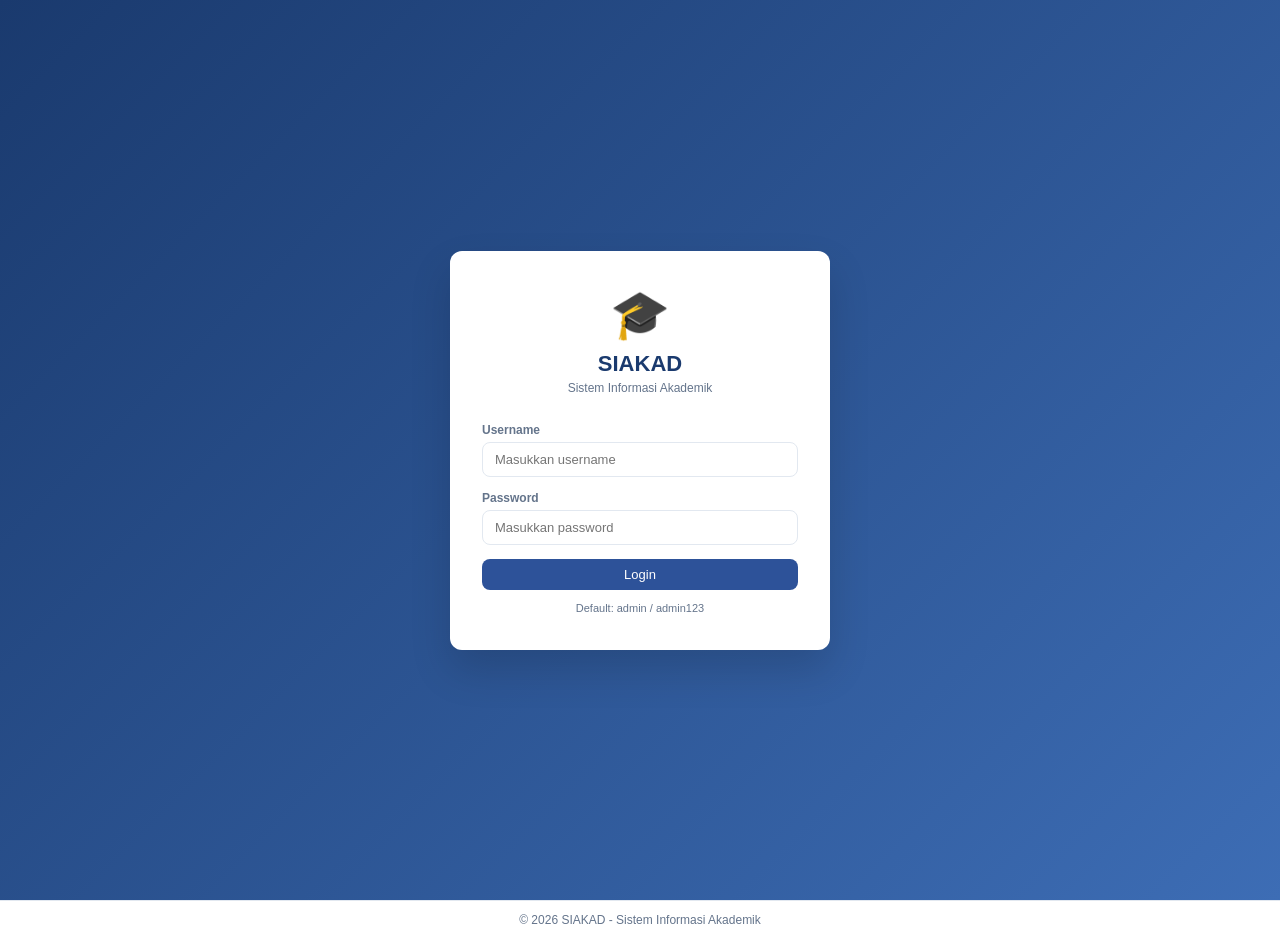
==== index.html @ a9f61af4 "Initial commit" ====
<!doctype html>
<html lang="id">
  <head>
    <meta charset="UTF-8" />
    <meta name="viewport" content="width=device-width, initial-scale=1.0" />
    <title>SIAKAD - Sistem Informasi Akademik</title>
    <link rel="stylesheet" href="assets/style.css" />
  </head>
  <body>
    <!-- ============================================================
     HALAMAN LOGIN
============================================================ -->
    <div id="login-page" class="login-wrapper">
      <div class="login-card">
        <div class="login-logo">
          <div class="logo-icon">🎓</div>
          <h1>SIAKAD</h1>
          <p>Sistem Informasi Akademik</p>
        </div>
        <div
          id="login-error"
          class="alert alert-danger"
          style="display: none"
        ></div>
        <div class="form-group">
          <label>Username</label>
          <input type="text" id="username" placeholder="Masukkan username" />
        </div>
        <div class="form-group">
          <label>Password</label>
          <input
            type="password"
            id="password"
            placeholder="Masukkan password"
          />
        </div>
        <button class="btn btn-primary btn-block" onclick="doLogin()">
          Login
        </button>
        <p class="login-hint">Default: admin / admin123</p>
      </div>
    </div>

    <!-- ============================================================
     HALAMAN DASHBOARD (setelah login)
============================================================ -->
    <div id="main-app" class="app" style="display: none">
      <!-- SIDEBAR -->
      <nav class="sidebar">
        <div class="sidebar-brand">
          <span class="brand-icon">🎓</span>
          <div>
            <div class="brand-title">SIAKAD</div>
            <div class="brand-sub">Sistem Informasi Akademik</div>
          </div>
        </div>
        <div class="nav-section">Menu Utama</div>
        <a
          href="#"
          class="nav-item active"
          onclick="showPage('dashboard', this)"
        >
          <span class="nav-icon">📊</span> Dashboard
        </a>
        <a href="#" class="nav-item" onclick="showPage('mahasiswa', this)">
          <span class="nav-icon">👨‍🎓</span> Data Mahasiswa
        </a>
        <a href="#" class="nav-item" onclick="showPage('dosen', this)">
          <span class="nav-icon">👨‍🏫</span> Data Dosen
        </a>
        <a href="#" class="nav-item" onclick="showPage('matkul', this)">
          <span class="nav-icon">📚</span> Mata Kuliah
        </a>
        <div class="sidebar-bottom">
          <a href="#" class="nav-item" onclick="openModal('modal-password')">
            <span class="nav-icon">🔑</span>
            Tukar Password
          </a>
          <a href="#" class="nav-item nav-logout" onclick="doLogout()">
            <span class="nav-icon">🚪</span> Logout
          </a>
        </div>
      </nav>

      <!-- MAIN CONTENT -->
      <div class="main-content">
        <header class="topbar">
          <div class="header-left">
            <div class="logo-box">🎓</div>
            <div>
              <h2 class="header-title" id="page-heading">SIAKAD</h2>
              <p class="header-subtitle">Sistem Informasi Akademik</p>
            </div>
          </div>
          <div class="topbar-user">
            <span id="admin-name">Administrator</span>
            <div class="avatar">AD</div>
          </div>
        </header>

        <div class="content-area">
          <!-- ======= PAGE: DASHBOARD ======= -->
          <section id="page-dashboard" class="page active">
            <p class="welcome-text">
              Selamat datang, <strong id="welcome-name">Administrator</strong>
            </p>

            <div class="stat-grid">
              <div
                class="stat-card blue"
                onclick="
                  showPage(
                    'mahasiswa',
                    document.querySelectorAll('.nav-item')[1],
                  )
                "
              >
                <div class="stat-body">
                  <div class="stat-num" id="stat-mhs">–</div>
                  <div class="stat-lbl">Total Mahasiswa</div>
                </div>
                <div class="stat-icon">👨‍🎓</div>
              </div>
              <div
                class="stat-card green"
                onclick="
                  showPage('dosen', document.querySelectorAll('.nav-item')[2])
                "
              >
                <div class="stat-body">
                  <div class="stat-num" id="stat-dsn">–</div>
                  <div class="stat-lbl">Total Dosen</div>
                </div>
                <div class="stat-icon">👨‍🏫</div>
              </div>
              <div
                class="stat-card orange"
                onclick="
                  showPage('matkul', document.querySelectorAll('.nav-item')[3])
                "
              >
                <div class="stat-body">
                  <div class="stat-num" id="stat-mk">–</div>
                  <div class="stat-lbl">Total Mata Kuliah</div>
                </div>
                <div class="stat-icon">📚</div>
              </div>
            </div>

            <div class="tables-row">
              <div class="table-widget">
                <div class="widget-header blue">Mahasiswa Terbaru</div>
                <table>
                  <thead>
                    <tr>
                      <th>NIM</th>
                      <th>Nama</th>
                    </tr>
                  </thead>
                  <tbody id="tbl-mhs-terbaru">
                    <tr>
                      <td colspan="2">Memuat...</td>
                    </tr>
                  </tbody>
                </table>
                <div class="widget-footer">
                  <a
                    href="#"
                    onclick="
                      showPage(
                        'mahasiswa',
                        document.querySelectorAll('.nav-item')[1],
                      )
                    "
                    >Lihat Semua →</a
                  >
                </div>
              </div>
              <div class="table-widget">
                <div class="widget-header green">Dosen Terbaru</div>
                <table>
                  <thead>
                    <tr>
                      <th>NIDN</th>
                      <th>Nama</th>
                    </tr>
                  </thead>
                  <tbody id="tbl-dsn-terbaru">
                    <tr>
                      <td colspan="2">Memuat...</td>
                    </tr>
                  </tbody>
                </table>
                <div class="widget-footer">
                  <a
                    href="#"
                    onclick="
                      showPage(
                        'dosen',
                        document.querySelectorAll('.nav-item')[2],
                      )
                    "
                    >Lihat Semua →</a
                  >
                </div>
              </div>
              <div class="table-widget">
                <div class="widget-header orange">Mata Kuliah Terbaru</div>
                <table>
                  <thead>
                    <tr>
                      <th>Kode</th>
                      <th>Nama</th>
                    </tr>
                  </thead>
                  <tbody id="tbl-mk-terbaru">
                    <tr>
                      <td colspan="2">Memuat...</td>
                    </tr>
                  </tbody>
                </table>
                <div class="widget-footer">
                  <a
                    href="#"
                    onclick="
                      showPage(
                        'matkul',
                        document.querySelectorAll('.nav-item')[3],
                      )
                    "
                    >Lihat Semua →</a
                  >
                </div>
              </div>
            </div>
          </section>

          <!-- ======= PAGE: MAHASISWA ======= -->
          <section id="page-mahasiswa" class="page">
            <div class="page-toolbar">
              <input
                type="text"
                id="search-mhs"
                placeholder="🔍 Cari mahasiswa..."
                oninput="filterTable('tbl-mahasiswa', this.value)"
              />
              <button
                class="btn btn-primary"
                onclick="openModal('modal-mhs', clearFormMhs)"
              >
                + Tambah Mahasiswa
              </button>
            </div>
            <div class="table-card">
              <table id="tbl-mahasiswa">
                <thead>
                  <tr>
                    <th>No</th>
                    <th>NIM</th>
                    <th>Nama</th>
                    <th>Jurusan</th>
                    <th>Program Studi</th>
                    <th>Email</th>
                    <th>Agama</th>
                    <th>Status</th>
                    <th>Jenis Kelamin</th>
                    <th>Tempat Lahir</th>
                    <th>Tanggal Lahir</th>
                    <th>Alamat</th>
                    <th>Aksi</th>
                  </tr>
                </thead>
                <tbody id="tbl-mhs-body">
                  <tr>
                    <td colspan="7">Memuat...</td>
                  </tr>
                </tbody>
              </table>
            </div>
          </section>

          <!-- ======= PAGE: DOSEN ======= -->
          <section id="page-dosen" class="page">
            <div class="page-toolbar">
              <input
                type="text"
                placeholder="🔍 Cari dosen..."
                oninput="filterTable('tbl-dosen', this.value)"
              />
              <button
                class="btn btn-primary"
                onclick="openModal('modal-dsn', clearFormDsn)"
              >
                + Tambah Dosen
              </button>
            </div>
            <div class="table-card">
              <table id="tbl-dosen">
                <thead>
                  <tr>
                    <th>No</th>
                    <th>NIDN</th>
                    <th>Nama</th>
                    <th>Email</th>
                    <th>Status</th>
                    <th>Aksi</th>
                  </tr>
                </thead>
                <tbody id="tbl-dsn-body">
                  <tr>
                    <td colspan="6">Memuat...</td>
                  </tr>
                </tbody>
              </table>
            </div>
          </section>

          <!-- ======= PAGE: MATA KULIAH ======= -->
          <section id="page-matkul" class="page">
            <div class="page-toolbar">
              <input
                type="text"
                placeholder="🔍 Cari mata kuliah..."
                oninput="filterTable('tbl-matkul', this.value)"
              />
              <button
                class="btn btn-primary"
                onclick="openModal('modal-mk', clearFormMk)"
              >
                + Tambah Mata Kuliah
              </button>
            </div>
            <div class="table-card">
              <table id="tbl-matkul">
                <thead>
                  <tr>
                    <th>No</th>
                    <th>Kode</th>
                    <th>Nama Mata Kuliah</th>
                    <th>SKS</th>
                    <th>Semester</th>
                    <th>Aksi</th>
                  </tr>
                </thead>
                <tbody id="tbl-mk-body">
                  <tr>
                    <td colspan="6">Memuat...</td>
                  </tr>
                </tbody>
              </table>
            </div>
          </section>
        </div>
        <!-- /content-area -->
      </div>
      <!-- /main-content -->
    </div>
    <!-- /main-app -->

    <!-- ============================================================
     MODAL: Tambah/Edit Mahasiswa
============================================================ -->
    <div id="modal-mhs" class="modal-overlay" style="display: none">
      <div class="modal-box">
        <div class="modal-header">
          <h3 id="modal-mhs-title">Tambah Mahasiswa</h3>
          <button onclick="closeModal('modal-mhs')">✕</button>
        </div>

        <div class="modal-body">
          <input type="hidden" id="mhs-id" />

          <div class="form-row">
            <div class="form-group">
              <label>NIM *</label>
              <input type="text" id="mhs-nim" />
            </div>

            <div class="form-group">
              <label>Nama *</label>
              <input type="text" id="mhs-nama" />
            </div>
          </div>

          <div class="form-row">
            <div class="form-group">
              <label>Jurusan</label>
              <select id="mhs-jur">
                <option value="">Pilih Jurusan</option>
                <option>Matematika</option>
                <option>Fisika</option>
                <option>Kimia</option>
                <option>Biologi</option>
                <option>Ilmu Komputer</option>
              </select>
            </div>

            <div class="form-group">
              <label>Program Studi</label>
              <select id="mhs-program_studi">
                <option value="">Pilih Prodi</option>
                <option>Sistem Informasi</option>
                <option>Teknik Komputer</option>
                <option>Statistika</option>
                <option>Manajemen Informatika</option>
              </select>
            </div>
          </div>

          <div class="form-row">
            <div class="form-group">
              <label>Email</label>
              <input type="email" id="mhs-email" />
            </div>

            <div class="form-group">
              <label>Agama</label>
              <select id="mhs-agama">
                <option>Islam</option>
                <option>Kristen</option>
                <option>Katholik</option>
                <option>Hindu</option>
                <option>Budha</option>
                <option>Khonghucu</option>
              </select>
            </div>
          </div>

          <div class="form-row">
            <div class="form-group">
              <label>Status</label>
              <select id="mhs-status">
                <option>Aktif</option>
                <option>Semhas</option>
                <option>Kompre</option>
                <option>Alumni</option>
              </select>
            </div>

            <div class="form-group">
              <label>Jenis Kelamin</label>
              <select id="mhs-jk">
                <option>Laki-laki</option>
                <option>Perempuan</option>
              </select>
            </div>
          </div>

          <div class="form-row">
            <div class="form-group">
              <label>Tempat Lahir</label>
              <input type="text" id="mhs-tmp_lahir" />
            </div>

            <div class="form-group">
              <label>Tanggal Lahir</label>
              <input type="date" id="mhs-tgl-lahir" />
            </div>
          </div>

          <div class="form-group">
            <label>Alamat</label>
            <textarea id="mhs-alamat"></textarea>
          </div>
        </div>

        <div class="modal-footer">
          <button class="btn btn-secondary" onclick="closeModal('modal-mhs')">
            Batal
          </button>

          <button class="btn btn-primary" onclick="saveMahasiswa()">
            Simpan
          </button>
        </div>
      </div>
    </div>

    <!-- MODAL: Tambah/Edit Dosen -->
    <div id="modal-dsn" class="modal-overlay" style="display: none">
      <div class="modal-box">
        <div class="modal-header">
          <h3 id="modal-dsn-title">Tambah Dosen</h3>
          <button onclick="closeModal('modal-dsn')">✕</button>
        </div>
        <div class="modal-body">
          <input type="hidden" id="dsn-id" />
          <div class="form-row">
            <div class="form-group">
              <label>NIDN *</label>
              <input
                type="text"
                id="dsn-nidn"
                placeholder="Contoh: 0031126318"
              />
            </div>
            <div class="form-group">
              <label>Nama Lengkap *</label>
              <input
                type="text"
                id="dsn-nama"
                placeholder="Nama dosen + gelar"
              />
            </div>
          </div>
          <div class="form-row">
            <div class="form-group">
              <label>Email</label>
              <input
                type="email"
                id="dsn-email"
                placeholder="email@dosen.ac.id"
              />
            </div>
            <div class="form-group">
              <label>No. HP</label>
              <input type="text" id="dsn-hp" placeholder="081234567890" />
            </div>
          </div>
          <div class="form-group">
            <label>Status</label>
            <select id="dsn-status">
              <option value="Aktif">Aktif</option>
              <option value="Tidak Aktif">Tidak Aktif</option>
            </select>
          </div>
        </div>
        <div class="modal-footer">
          <button class="btn btn-secondary" onclick="closeModal('modal-dsn')">
            Batal
          </button>
          <button class="btn btn-primary" onclick="saveDosen()">Simpan</button>
        </div>
      </div>
    </div>

    <!-- MODAL: Tambah/Edit Mata Kuliah -->
    <div id="modal-mk" class="modal-overlay" style="display: none">
      <div class="modal-box">
        <div class="modal-header">
          <h3 id="modal-mk-title">Tambah Mata Kuliah</h3>
          <button onclick="closeModal('modal-mk')">✕</button>
        </div>
        <div class="modal-body">
          <input type="hidden" id="mk-id" />
          <div class="form-row">
            <div class="form-group">
              <label>Kode MK *</label>
              <input type="text" id="mk-kode" placeholder="Contoh: MSI3105" />
            </div>
            <div class="form-group">
              <label>Nama Mata Kuliah *</label>
              <input type="text" id="mk-nama" placeholder="Nama mata kuliah" />
            </div>
          </div>
          <div class="form-row">
            <div class="form-group">
              <label>SKS</label>
              <input type="number" id="mk-sks" value="3" min="1" max="6" />
            </div>
            <div class="form-group">
              <label>Semester</label>
              <input type="number" id="mk-semester" value="1" min="1" max="8" />
            </div>
          </div>
        </div>
        <div class="modal-footer">
          <button class="btn btn-secondary" onclick="closeModal('modal-mk')">
            Batal
          </button>
          <button class="btn btn-primary" onclick="saveMatKul()">Simpan</button>
        </div>
      </div>
    </div>

    <!-- Toast notifikasi -->
    <!-- MODAL: Tukar Password -->
    <div id="modal-password" class="modal-overlay" style="display: none">
      <div class="modal-box">
        <div class="modal-header">
          <h3>Tukar Password</h3>
          <button onclick="closeModal('modal-password')">✕</button>
        </div>

        <div class="modal-body">
          <div class="form-group">
            <label>Password Lama</label>
            <input type="password" id="old-password" />
          </div>

          <div class="form-group">
            <label>Password Baru</label>
            <input type="password" id="new-password" />
          </div>

          <div class="form-group">
            <label>Konfirmasi Password</label>
            <input type="password" id="confirm-password" />
          </div>
        </div>

        <div class="modal-footer">
          <button
            class="btn btn-secondary"
            onclick="closeModal('modal-password')"
          >
            Batal
          </button>

          <button class="btn btn-primary" onclick="changePassword()">
            Simpan
          </button>
        </div>
      </div>
    </div>
    <div id="toast" class="toast" style="display: none"></div>

    <footer class="footer">© 2026 SIAKAD - Sistem Informasi Akademik</footer>

    <script src="assets/app.js"></script>
  </body>
</html>
---- assets/style.css ----
/* assets/style.css - SIAKAD Stylesheet */

*,
*::before,
*::after {
  margin: 0;
  padding: 0;
  box-sizing: border-box;
}

:root {
  --blue: #1a3a6e;
  --blue2: #2d5299;
  --blue3: #3d6db5;
  --green: #137333;
  --orange: #b45309;
  --red: #c0392b;
  --bg: #f0f4f8;
  --white: #ffffff;
  --border: #e2e8f0;
  --text: #1e293b;
  --muted: #64748b;
  --radius: 8px;
}

body {
  font-family: "Segoe UI", Tahoma, Geneva, Verdana, sans-serif;
  background: var(--bg);
  color: var(--text);
  font-size: 14px;
}
a {
  text-decoration: none;
  color: inherit;
}

/* ===================== LOGIN ===================== */
.login-wrapper {
  min-height: 100vh;
  display: flex;
  align-items: center;
  justify-content: center;
  background: linear-gradient(135deg, var(--blue) 0%, var(--blue3) 100%);
}
.login-card {
  background: var(--white);
  border-radius: 12px;
  padding: 36px 32px;
  width: 380px;
  box-shadow: 0 20px 40px rgba(0, 0, 0, 0.15);
}
.login-logo {
  text-align: center;
  margin-bottom: 28px;
}
.login-logo .logo-icon {
  font-size: 48px;
}
.login-logo h1 {
  font-size: 22px;
  font-weight: 700;
  color: var(--blue);
  margin-top: 8px;
}
.login-logo p {
  font-size: 12px;
  color: var(--muted);
  margin-top: 4px;
}
.login-hint {
  text-align: center;
  font-size: 11px;
  color: var(--muted);
  margin-top: 12px;
}

/* ===================== LAYOUT ===================== */
.app {
  display: flex;
  height: 100vh;
  overflow: hidden;
}

/* ===================== SIDEBAR ===================== */
.sidebar {
  width: 220px;
  background: var(--blue);
  color: white;
  flex-shrink: 0;
  display: flex;
  flex-direction: column;
  overflow-y: auto;
}
.sidebar-brand {
  display: flex;
  align-items: center;
  gap: 10px;
  padding: 20px 16px;
  border-bottom: 1px solid rgba(255, 255, 255, 0.1);
}
.brand-icon {
  font-size: 28px;
}
.brand-title {
  font-size: 16px;
  font-weight: 700;
}
.brand-sub {
  font-size: 9px;
  color: rgba(255, 255, 255, 0.5);
  margin-top: 2px;
}
.nav-section {
  font-size: 9px;
  color: rgba(255, 255, 255, 0.4);
  padding: 16px 16px 6px;
  letter-spacing: 1.5px;
  text-transform: uppercase;
}
.nav-item {
  display: flex;
  align-items: center;
  gap: 10px;
  padding: 11px 16px;
  color: rgba(255, 255, 255, 0.72);
  border-left: 3px solid transparent;
  cursor: pointer;
  transition:
    background 0.15s,
    color 0.15s;
}
.nav-item:hover {
  background: rgba(255, 255, 255, 0.08);
  color: white;
}
.nav-item.active {
  background: rgba(255, 255, 255, 0.14);
  color: white;
  border-left-color: #60a5fa;
}
.nav-icon {
  font-size: 16px;
}
.sidebar-bottom {
  margin-top: auto;
  border-top: 1px solid rgba(255, 255, 255, 0.1);
}
.nav-logout {
  color: #fca5a5 !important;
}
.nav-logout:hover {
  background: rgba(255, 0, 0, 0.1) !important;
}

/* ===================== MAIN ===================== */
.main-content {
  flex: 1;
  display: flex;
  flex-direction: column;
  overflow: hidden;
}
.topbar {
  background: white;
  padding: 12px 24px;
  display: flex;
  align-items: center;
  justify-content: space-between;
  border-bottom: 1px solid var(--border);
  flex-shrink: 0;
}
.page-heading {
  font-size: 16px;
  font-weight: 700;
  color: var(--blue);
}
.topbar-user {
  display: flex;
  align-items: center;
  gap: 10px;
  font-size: 13px;
  color: var(--muted);
}
.avatar {
  width: 32px;
  height: 32px;
  border-radius: 50%;
  background: var(--blue);
  color: white;
  display: flex;
  align-items: center;
  justify-content: center;
  font-size: 12px;
  font-weight: 600;
}
.content-area {
  flex: 1;
  overflow-y: auto;
  padding: 20px 24px;
}

/* ===================== PAGES ===================== */
.page {
  display: none;
}
.page.active {
  display: block;
}
.welcome-text {
  color: var(--muted);
  font-size: 13px;
  margin-bottom: 16px;
}
.welcome-text strong {
  color: var(--blue);
}

/* ===================== STAT CARDS ===================== */
.stat-grid {
  display: grid;
  grid-template-columns: repeat(3, 1fr);
  gap: 14px;
  margin-bottom: 20px;
}
.stat-card {
  background: white;
  border-radius: var(--radius);
  padding: 18px 20px;
  display: flex;
  align-items: center;
  justify-content: space-between;
  border: 1px solid var(--border);
  cursor: pointer;
  transition:
    transform 0.1s,
    box-shadow 0.1s;
  border-left: 4px solid transparent;
}
.stat-card:hover {
  transform: translateY(-2px);
  box-shadow: 0 4px 12px rgba(0, 0, 0, 0.08);
}
.stat-card.blue {
  border-left-color: var(--blue2);
}
.stat-card.green {
  border-left-color: var(--green);
}
.stat-card.orange {
  border-left-color: var(--orange);
}
.stat-num {
  font-size: 28px;
  font-weight: 700;
  color: var(--blue);
}
.stat-card.green .stat-num {
  color: var(--green);
}
.stat-card.orange .stat-num {
  color: var(--orange);
}
.stat-lbl {
  font-size: 12px;
  color: var(--muted);
  margin-top: 2px;
}
.stat-icon {
  font-size: 32px;
  opacity: 0.7;
}

/* ===================== TABLE WIDGETS ===================== */
.tables-row {
  display: grid;
  grid-template-columns: repeat(3, 1fr);
  gap: 14px;
}
.table-widget {
  background: white;
  border-radius: var(--radius);
  overflow: hidden;
  border: 1px solid var(--border);
}
.widget-header {
  padding: 11px 14px;
  font-size: 13px;
  font-weight: 600;
  color: white;
}
.widget-header.blue {
  background: var(--blue2);
}
.widget-header.green {
  background: var(--green);
}
.widget-header.orange {
  background: var(--orange);
}
.widget-footer {
  padding: 10px 14px;
  border-top: 1px solid var(--border);
  font-size: 12px;
}
.widget-footer a {
  color: var(--blue2);
}

/* ===================== TABLES ===================== */
.table-card {
  background: white;
  border-radius: var(--radius);
  border: 1px solid var(--border);
  overflow: auto;
}
table {
  width: 100%;
  border-collapse: collapse;
}
th {
  background: var(--blue);
  color: white;
  padding: 10px 12px;
  font-size: 12px;
  font-weight: 600;
  text-align: left;
  white-space: nowrap;
}
td {
  padding: 9px 12px;
  font-size: 13px;
  border-bottom: 1px solid var(--border);
}
tr:last-child td {
  border-bottom: none;
}
tr:hover td {
  background: #f8fafc;
}
td:last-child {
  white-space: nowrap;
}

/* ===================== TOOLBAR ===================== */
.page-toolbar {
  display: flex;
  gap: 10px;
  margin-bottom: 14px;
  align-items: center;
}
.page-toolbar input {
  flex: 1;
  padding: 8px 14px;
  border: 1px solid var(--border);
  border-radius: var(--radius);
  font-size: 13px;
  outline: none;
}
.page-toolbar input:focus {
  border-color: var(--blue2);
}

/* ===================== BUTTONS ===================== */
.btn {
  display: inline-flex;
  align-items: center;
  gap: 6px;
  padding: 8px 16px;
  border-radius: var(--radius);
  border: none;
  cursor: pointer;
  font-size: 13px;
  font-weight: 500;
  white-space: nowrap;
  transition: opacity 0.15s;
}
.btn:hover {
  opacity: 0.88;
}
.btn-primary {
  background: var(--blue2);
  color: white;
}
.btn-secondary {
  background: #e2e8f0;
  color: var(--text);
}
.btn-success {
  background: var(--green);
  color: white;
}
.btn-warning {
  background: var(--orange);
  color: white;
}
.btn-danger {
  background: var(--red);
  color: white;
}
.btn-sm {
  padding: 5px 10px;
  font-size: 12px;
}
.btn-block {
  width: 100%;
  justify-content: center;
}

/* ===================== FORMS ===================== */
.form-group {
  display: flex;
  flex-direction: column;
  gap: 5px;
  margin-bottom: 14px;
}
.form-group label {
  font-size: 12px;
  font-weight: 600;
  color: var(--muted);
}
.form-group input,
.form-group select {
  padding: 9px 12px;
  border: 1px solid var(--border);
  border-radius: var(--radius);
  font-size: 13px;
  outline: none;
  width: 100%;
}
.form-group input:focus,
.form-group select:focus {
  border-color: var(--blue2);
}
.form-row {
  display: grid;
  grid-template-columns: 1fr 1fr;
  gap: 12px;
}

/* ===================== MODAL ===================== */
.modal-overlay {
  position: fixed;
  inset: 0;
  background: rgba(0, 0, 0, 0.45);
  display: flex;
  align-items: center;
  justify-content: center;
  z-index: 1000;
}
.modal-box {
  background: white;
  border-radius: 10px;
  width: 560px;
  max-width: 96vw;
  max-height: 90vh;
  overflow-y: auto;
}
.modal-header {
  display: flex;
  align-items: center;
  justify-content: space-between;
  padding: 16px 20px;
  border-bottom: 1px solid var(--border);
}
.modal-header h3 {
  font-size: 16px;
  color: var(--blue);
}
.modal-header button {
  background: none;
  border: none;
  font-size: 18px;
  cursor: pointer;
  color: var(--muted);
}
.modal-body {
  padding: 20px;
}
.modal-footer {
  padding: 14px 20px;
  border-top: 1px solid var(--border);
  display: flex;
  gap: 10px;
  justify-content: flex-end;
}

/* ===================== ALERTS & TOAST ===================== */
.alert {
  padding: 10px 14px;
  border-radius: var(--radius);
  font-size: 13px;
  margin-bottom: 14px;
}
.alert-danger {
  background: #fee2e2;
  color: var(--red);
  border: 1px solid #fca5a5;
}
.alert-success {
  background: #dcfce7;
  color: var(--green);
  border: 1px solid #86efac;
}

.toast {
  position: fixed;
  bottom: 24px;
  right: 24px;
  z-index: 9999;
  background: var(--blue);
  color: white;
  padding: 12px 20px;
  border-radius: var(--radius);
  font-size: 13px;
  box-shadow: 0 4px 16px rgba(0, 0, 0, 0.15);
  animation: slideUp 0.3s ease;
}
.toast.success {
  background: var(--green);
}
.toast.error {
  background: var(--red);
}
@keyframes slideUp {
  from {
    transform: translateY(20px);
    opacity: 0;
  }
  to {
    transform: translateY(0);
    opacity: 1;
  }
}

/* Badge */
.badge {
  display: inline-block;
  padding: 3px 10px;
  border-radius: 20px;
  font-size: 11px;
  font-weight: 600;
}
.badge-aktif {
  background: #dcfce7;
  color: var(--green);
}
.badge-nonaktif {
  background: #fee2e2;
  color: var(--red);
}

/* HEADER */
.header-left {
  display: flex;
  align-items: center;
  gap: 12px;
}

.logo-box {
  width: 42px;
  height: 42px;
  border-radius: 10px;
  background: #1a3a6e;
  color: white;
  display: flex;
  align-items: center;
  justify-content: center;
  font-size: 20px;
}

.header-title {
  font-size: 18px;
  color: #1a3a6e;
}

.header-subtitle {
  font-size: 11px;
  color: #64748b;
}

/* FOOTER */
.footer {
  background: white;
  border-top: 1px solid #e2e8f0;
  padding: 12px;
  text-align: center;
  font-size: 12px;
  color: #64748b;
}
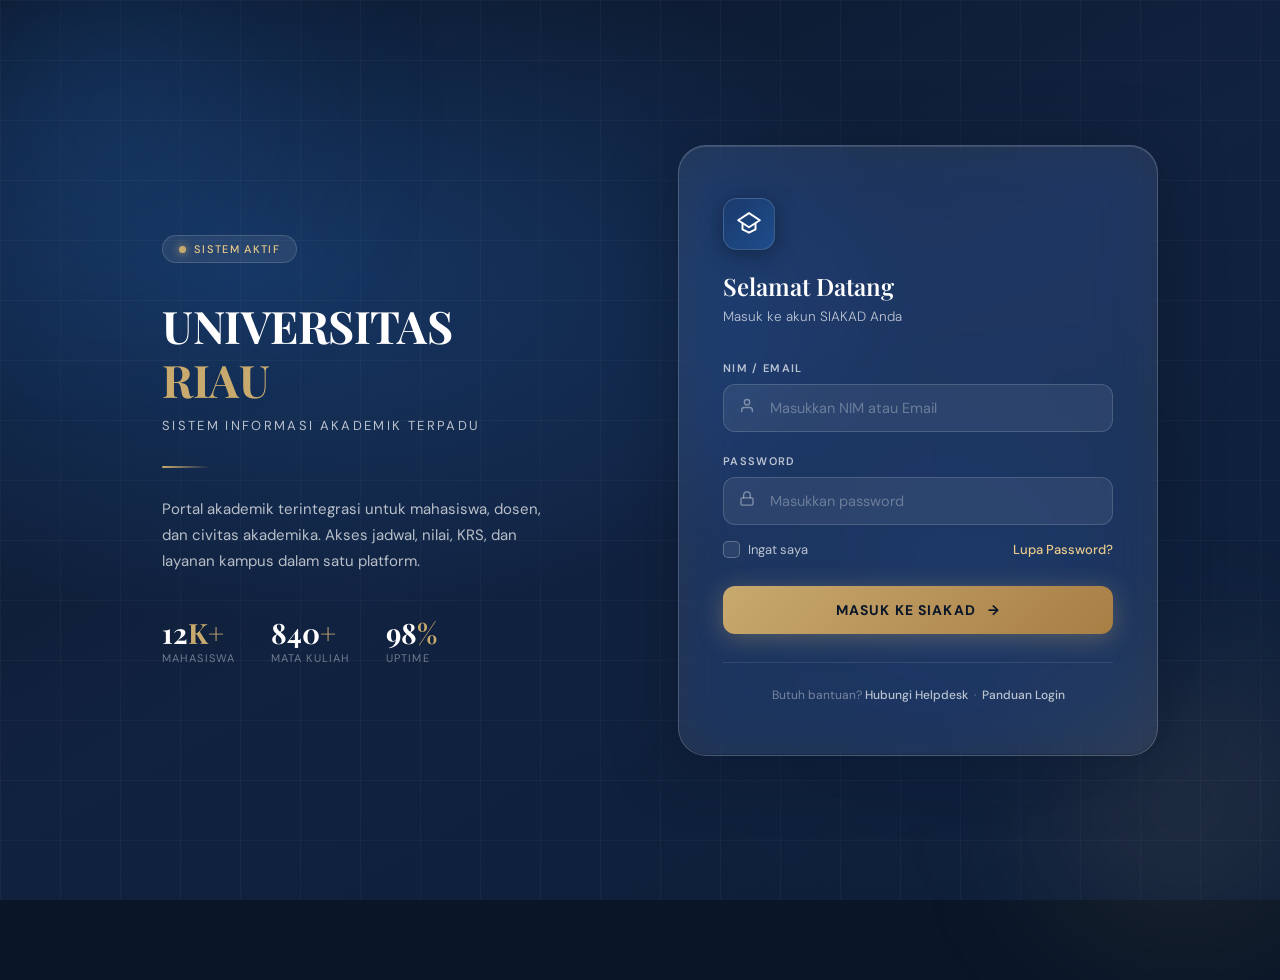
==== commit 6595bc41: "baru bismillah" ====
--- a/index.html
+++ b/index.html
@@ -1,622 +1,579 @@
-<!doctype html>
+<!DOCTYPE html>
 <html lang="id">
-  <head>
-    <meta charset="UTF-8" />
-    <meta name="viewport" content="width=device-width, initial-scale=1.0" />
-    <title>SIAKAD - Sistem Informasi Akademik</title>
-    <link rel="stylesheet" href="assets/style.css" />
-  </head>
-  <body>
-    <!-- ============================================================
-     HALAMAN LOGIN
-============================================================ -->
-    <div id="login-page" class="login-wrapper">
-      <div class="login-card">
-        <div class="login-logo">
-          <div class="logo-icon">🎓</div>
-          <h1>SIAKAD</h1>
-          <p>Sistem Informasi Akademik</p>
+<head>
+    <meta charset="UTF-8">
+    <meta name="viewport" content="width=device-width, initial-scale=1.0">
+    <title>SIAKAD — Login Mahasiswa</title>
+    <link href="https://fonts.googleapis.com/css2?family=Playfair+Display:wght=600;700&family=DM+Sans:wght=300;400;500;600&display=swap" rel="stylesheet">
+    <style>
+        :root {
+          --navy-deep:    #0a1628;
+          --navy-mid:     #112240;
+          --navy-light:   #1a3a6b;
+          --navy-accent:  #1e4d8c;
+          --gold:         #c8a96e;
+          --gold-light:   #e8c98a;
+          --white:        #ffffff;
+          --white-90:     rgba(255,255,255,0.90);
+          --white-70:     rgba(255,255,255,0.70);
+          --white-40:     rgba(255,255,255,0.40);
+          --white-15:     rgba(255,255,255,0.15);
+          --white-08:     rgba(255,255,255,0.08);
+          --glass-bg:     rgba(255,255,255,0.10);
+          --glass-border: rgba(255,255,255,0.20);
+          --glass-shadow: rgba(10,22,40,0.50);
+        }
+
+        *, *::before, *::after { box-sizing: border-box; margin: 0; padding: 0; }
+
+        body {
+          min-height: 100vh;
+          font-family: 'DM Sans', sans-serif;
+          background: var(--navy-deep);
+          display: flex;
+          align-items: center;
+          justify-content: center;
+          overflow: hidden;
+          position: relative;
+        }
+
+        /* ── Animated background ── */
+        .bg-canvas {
+          position: fixed;
+          inset: 0;
+          z-index: 0;
+          background:
+            radial-gradient(ellipse 80% 60% at 20% 30%, rgba(30,77,140,0.55) 0%, transparent 65%),
+            radial-gradient(ellipse 60% 50% at 80% 75%, rgba(17,34,64,0.80) 0%, transparent 60%),
+            linear-gradient(150deg, #0a1628 0%, #112240 50%, #0d1e38 100%);
+        }
+
+        /* floating orbs */
+        .orb {
+          position: absolute;
+          border-radius: 50%;
+          filter: blur(80px);
+          animation: floatOrb 12s ease-in-out infinite;
+          pointer-events: none;
+        }
+        .orb-1 {
+          width: 420px; height: 420px;
+          background: radial-gradient(circle, rgba(30,77,140,0.45), transparent 70%);
+          top: -100px; left: -100px;
+          animation-duration: 14s;
+        }
+        .orb-2 {
+          width: 350px; height: 350px;
+          background: radial-gradient(circle, rgba(200,169,110,0.18), transparent 70%);
+          bottom: -80px; right: -80px;
+          animation-duration: 10s; animation-delay: -4s;
+        }
+        .orb-3 {
+          width: 250px; height: 250px;
+          background: radial-gradient(circle, rgba(26,58,107,0.40), transparent 70%);
+          top: 50%; right: 15%;
+          animation-duration: 16s; animation-delay: -7s;
+        }
+        @keyframes floatOrb {
+          0%,100% { transform: translate(0,0) scale(1); }
+          33%      { transform: translate(30px,-20px) scale(1.05); }
+          66%      { transform: translate(-20px,15px) scale(0.97); }
+        }
+
+        /* grid overlay */
+        .bg-grid {
+          position: fixed;
+          inset: 0;
+          background-image:
+            linear-gradient(rgba(255,255,255,0.03) 1px, transparent 1px),
+            linear-gradient(90deg, rgba(255,255,255,0.03) 1px, transparent 1px);
+          background-size: 60px 60px;
+          z-index: 1;
+        }
+
+        /* ── Layout ── */
+        .page-wrapper {
+          position: relative;
+          z-index: 10;
+          width: 100%;
+          max-width: 1100px;
+          min-height: 100vh;
+          display: grid;
+          grid-template-columns: 1fr 480px;
+          align-items: center;
+          gap: 0;
+          padding: 40px 32px;
+        }
+
+        /* ── Left hero panel ── */
+        .hero {
+          padding: 40px 60px 40px 40px;
+          animation: slideInLeft 0.9s cubic-bezier(0.22,1,0.36,1) both;
+        }
+        @keyframes slideInLeft {
+          from { opacity:0; transform: translateX(-40px); }
+          to   { opacity:1; transform: translateX(0); }
+        }
+
+        .hero-badge {
+          display: inline-flex;
+          align-items: center;
+          gap: 8px;
+          background: var(--white-08);
+          border: 1px solid var(--white-15);
+          border-radius: 100px;
+          padding: 6px 16px;
+          margin-bottom: 36px;
+          backdrop-filter: blur(8px);
+        }
+        .hero-badge-dot {
+          width: 7px; height: 7px;
+          border-radius: 50%;
+          background: var(--gold);
+          box-shadow: 0 0 8px var(--gold);
+          animation: pulse 2s ease-in-out infinite;
+        }
+        @keyframes pulse {
+          0%,100% { box-shadow: 0 0 6px var(--gold); }
+          50%      { box-shadow: 0 0 14px var(--gold-light); }
+        }
+        .hero-badge span {
+          font-size: 11px;
+          font-weight: 500;
+          letter-spacing: 0.12em;
+          text-transform: uppercase;
+          color: var(--gold-light);
+        }
+
+        .hero-uni {
+          font-family: 'Playfair Display', serif;
+          font-size: clamp(2rem, 3.5vw, 2.9rem);
+          font-weight: 700;
+          color: var(--white);
+          line-height: 1.2;
+          margin-bottom: 10px;
+          letter-spacing: -0.01em;
+        }
+        .hero-uni em {
+          font-style: normal;
+          color: var(--gold);
+        }
+
+        .hero-system {
+          font-size: 13px;
+          font-weight: 400;
+          letter-spacing: 0.18em;
+          text-transform: uppercase;
+          color: var(--white-70);
+          margin-bottom: 32px;
+        }
+
+        .hero-divider {
+          width: 48px; height: 2px;
+          background: linear-gradient(90deg, var(--gold), transparent);
+          margin-bottom: 28px;
+          border-radius: 2px;
+        }
+
+        .hero-desc {
+          font-size: 15px;
+          line-height: 1.75;
+          color: var(--white-70);
+          max-width: 380px;
+          margin-bottom: 44px;
+        }
+
+        .hero-stats {
+          display: flex;
+          gap: 36px;
+        }
+        .stat {
+          display: flex;
+          flex-direction: column;
+          gap: 4px;
+        }
+        .stat-num {
+          font-family: 'Playfair Display', serif;
+          font-size: 28px;
+          font-weight: 700;
+          color: var(--white);
+          line-height: 1;
+        }
+        .stat-num span { color: var(--gold); }
+        .stat-label {
+          font-size: 11px;
+          font-weight: 400;
+          letter-spacing: 0.1em;
+          text-transform: uppercase;
+          color: var(--white-40);
+        }
+
+        /* ── Glass card ── */
+        .card {
+          background: rgba(255,255,255,0.09);
+          border: 1px solid rgba(255,255,255,0.18);
+          border-radius: 28px;
+          padding: 52px 44px;
+          backdrop-filter: blur(28px) saturate(160%);
+          -webkit-backdrop-filter: blur(28px) saturate(160%);
+          box-shadow:
+            0 8px 60px rgba(10,22,40,0.55),
+            0 1px 0 rgba(255,255,255,0.12) inset,
+            0 -1px 0 rgba(0,0,0,0.2) inset;
+          animation: slideInRight 0.9s cubic-bezier(0.22,1,0.36,1) 0.15s both;
+        }
+        @keyframes slideInRight {
+          from { opacity:0; transform: translateX(40px); }
+          to   { opacity:1; transform: translateX(0); }
+        }
+
+        .card-header { margin-bottom: 36px; }
+
+        .card-logo {
+          width: 52px; height: 52px;
+          border-radius: 14px;
+          background: linear-gradient(135deg, var(--navy-light), var(--navy-accent));
+          border: 1px solid rgba(255,255,255,0.15);
+          display: flex; align-items: center; justify-content: center;
+          margin-bottom: 20px;
+          box-shadow: 0 4px 20px rgba(10,22,40,0.5);
+        }
+        .card-logo svg { width: 26px; height: 26px; }
+
+        .card-title {
+          font-family: 'Playfair Display', serif;
+          font-size: 24px;
+          font-weight: 600;
+          color: var(--white);
+          margin-bottom: 6px;
+        }
+        .card-subtitle {
+          font-size: 13.5px;
+          color: var(--white-70);
+          font-weight: 300;
+        }
+
+        /* ── Form ── */
+        .form-group { margin-bottom: 22px; }
+
+        .form-label {
+          display: block;
+          font-size: 11px;
+          font-weight: 600;
+          letter-spacing: 0.12em;
+          text-transform: uppercase;
+          color: var(--white-70);
+          margin-bottom: 9px;
+        }
+
+        .input-wrap { position: relative; }
+        .input-icon {
+          position: absolute;
+          left: 16px; top: 50%; transform: translateY(-50%);
+          color: var(--white-40);
+          pointer-events: none;
+          transition: color 0.2s;
+        }
+        .input-wrap:focus-within .input-icon { color: var(--gold); }
+
+        .form-input {
+          width: 100%;
+          background: rgba(255,255,255,0.07);
+          border: 1px solid rgba(255,255,255,0.15);
+          border-radius: 12px;
+          padding: 14px 16px 14px 46px;
+          font-family: 'DM Sans', sans-serif;
+          font-size: 14.5px;
+          color: var(--white);
+          outline: none;
+          transition: border-color 0.25s, background 0.25s, box-shadow 0.25s;
+        }
+        .form-input::placeholder { color: rgba(255,255,255,0.30); }
+        .form-input:focus {
+          border-color: var(--gold);
+          background: rgba(255,255,255,0.11);
+          box-shadow: 0 0 0 3px rgba(200,169,110,0.15);
+        }
+
+        .form-row {
+          display: flex;
+          align-items: center;
+          justify-content: space-between;
+          margin-bottom: 28px;
+          margin-top: -6px;
+        }
+        .form-check {
+          display: flex;
+          align-items: center;
+          gap: 8px;
+          cursor: pointer;
+        }
+        .form-check input[type="checkbox"] { display: none; }
+        .check-box {
+          width: 17px; height: 17px;
+          border-radius: 5px;
+          border: 1px solid rgba(255,255,255,0.25);
+          background: rgba(255,255,255,0.07);
+          display: flex; align-items: center; justify-content: center;
+          transition: all 0.2s;
+          flex-shrink: 0;
+        }
+        .form-check input:checked + .check-box {
+          background: var(--gold);
+          border-color: var(--gold);
+        }
+        .form-check input:checked + .check-box::after {
+          content: '';
+          width: 5px; height: 9px;
+          border: 2px solid #0a1628;
+          border-top: none; border-left: none;
+          transform: rotate(45deg) translate(-1px,-1px);
+          display: block;
+        }
+        .check-label {
+          font-size: 13px;
+          color: var(--white-70);
+          user-select: none;
+        }
+
+        .forgot-link {
+          font-size: 13px;
+          color: var(--gold-light);
+          text-decoration: none;
+          font-weight: 500;
+          transition: color 0.2s;
+        }
+        .forgot-link:hover { color: var(--white); }
+
+        .btn-login {
+          width: 100%;
+          padding: 15px;
+          border: none;
+          border-radius: 12px;
+          background: linear-gradient(135deg, var(--gold) 0%, #a87e45 100%);
+          color: var(--navy-deep);
+          font-family: 'DM Sans', sans-serif;
+          font-size: 14px;
+          font-weight: 700;
+          letter-spacing: 0.08em;
+          text-transform: uppercase;
+          cursor: pointer;
+          position: relative;
+          overflow: hidden;
+          transition: transform 0.2s, box-shadow 0.2s;
+          box-shadow: 0 4px 24px rgba(200,169,110,0.35);
+        }
+        .btn-login::before {
+          content: '';
+          position: absolute;
+          inset: 0;
+          background: linear-gradient(135deg, rgba(255,255,255,0.20), transparent);
+          opacity: 0;
+          transition: opacity 0.2s;
+        }
+        .btn-login:hover { transform: translateY(-2px); box-shadow: 0 8px 32px rgba(200,169,110,0.45); }
+        .btn-login:hover::before { opacity: 1; }
+        .btn-login:active { transform: translateY(0); }
+
+        .btn-text { position: relative; z-index: 1; }
+        .btn-arrow { position: relative; z-index: 1; margin-left: 8px; display: inline-block; transition: transform 0.2s; }
+        .btn-login:hover .btn-arrow { transform: translateX(4px); }
+
+        .card-footer {
+          margin-top: 28px;
+          padding-top: 24px;
+          border-top: 1px solid rgba(255,255,255,0.10);
+          text-align: center;
+        }
+        .footer-text {
+          font-size: 12px;
+          color: var(--white-40);
+        }
+        .footer-text a {
+          color: var(--white-70);
+          text-decoration: none;
+          font-weight: 500;
+          transition: color 0.2s;
+        }
+        .footer-text a:hover { color: var(--gold-light); }
+
+        /* ── Mobile ── */
+        @media (max-width: 820px) {
+          .page-wrapper {
+            grid-template-columns: 1fr;
+            max-width: 480px;
+            padding: 32px 20px;
+            gap: 32px;
+          }
+          .hero { padding: 0; text-align: center; }
+          .hero-badge { margin-left: auto; margin-right: auto; }
+          .hero-divider { margin-left: auto; margin-right: auto; }
+          .hero-stats { justify-content: center; }
+          .hero-desc { margin-left: auto; margin-right: auto; }
+        }
+    </style>
+</head>
+<body>
+    <div class="bg-canvas"></div>
+    <div class="bg-grid"></div>
+    <div class="orb orb-1"></div>
+    <div class="orb orb-2"></div>
+    <div class="orb orb-3"></div>
+    
+    <div class="page-wrapper">
+        <div class="hero">
+            <div class="hero-badge">
+                <div class="hero-badge-dot"></div>
+                <span>Sistem Aktif</span>
+            </div>
+            <h1 class="hero-uni">UNIVERSITAS<br><em>RIAU</em></h1>
+            <p class="hero-system">Sistem Informasi Akademik Terpadu</p>
+            <div class="hero-divider"></div>
+            <p class="hero-desc">
+                Portal akademik terintegrasi untuk mahasiswa, dosen, dan civitas akademika.
+                Akses jadwal, nilai, KRS, dan layanan kampus dalam satu platform.
+            </p>
+            <div class="hero-stats">
+                <div class="stat">
+                    <div class="stat-num">12<span>K+</span></div>
+                    <div class="stat-label">Mahasiswa</div>
+                </div>
+                <div class="stat">
+                    <div class="stat-num">840<span>+</span></div>
+                    <div class="stat-label">Mata Kuliah</div>
+                </div>
+                <div class="stat">
+                    <div class="stat-num">98<span>%</span></div>
+                    <div class="stat-label">Uptime</div>
+                </div>
+            </div>
         </div>
-        <div
-          id="login-error"
-          class="alert alert-danger"
-          style="display: none"
-        ></div>
-        <div class="form-group">
-          <label>Username</label>
-          <input type="text" id="username" placeholder="Masukkan username" />
+
+        <div class="card">
+            <div class="card-header">
+                <div class="card-logo">
+                    <svg viewBox="0 0 24 24" fill="none" stroke="white" stroke-width="1.8" stroke-linecap="round" stroke-linejoin="round">
+                        <polygon points="12 2 22 8.5 12 15 2 8.5 12 2"/>
+                        <polyline points="6 11.5 6 17 12 20 18 17 18 11.5"/>
+                    </svg>
+                </div>
+                <h2 class="card-title">Selamat Datang</h2>
+                <p class="card-subtitle">Masuk ke akun SIAKAD Anda</p>
+            </div>
+            
+            <form onsubmit="handleLogin(event)">
+                <div class="form-group">
+                    <label class="form-label" for="nim">NIM / Email</label>
+                    <div class="input-wrap">
+                        <span class="input-icon">
+                            <svg width="16" height="16" viewBox="0 0 24 24" fill="none" stroke="currentColor" stroke-width="2" stroke-linecap="round" stroke-linejoin="round">
+                                <path d="M20 21v-2a4 4 0 0 0-4-4H8a4 4 0 0 0-4 4v2"/>
+                                <circle cx="12" cy="7" r="4"/>
+                            </svg>
+                        </span>
+                        <input class="form-input" type="text" id="nim" placeholder="Masukkan NIM atau Email" autocomplete="username">
+                    </div>
+                </div>
+                
+                <div class="form-group">
+                    <label class="form-label" for="password">Password</label>
+                    <div class="input-wrap">
+                        <span class="input-icon">
+                            <svg width="16" height="16" viewBox="0 0 24 24" fill="none" stroke="currentColor" stroke-width="2" stroke-linecap="round" stroke-linejoin="round">
+                                <rect x="3" y="11" width="18" height="11" rx="2" ry="2"/>
+                                <path d="M7 11V7a5 5 0 0 1 10 0v4"/>
+                            </svg>
+                        </span>
+                        <input class="form-input" type="password" id="password" placeholder="Masukkan password" autocomplete="current-password">
+                    </div>
+                </div>
+                
+                <div class="form-row">
+                    <label class="form-check">
+                        <input type="checkbox" id="remember">
+                        <div class="check-box"></div>
+                        <span class="check-label">Ingat saya</span>
+                    </label>
+                    <a href="#" class="forgot-link">Lupa Password?</a>
+                </div>
+                
+                <button type="submit" class="btn-login">
+                    <span class="btn-text">Masuk ke SIAKAD</span>
+                    <span class="btn-arrow">→</span>
+                </button>
+            </form>
+            
+            <div class="card-footer">
+                <p class="footer-text">
+                    Butuh bantuan? <a href="#">Hubungi Helpdesk</a> &nbsp;·&nbsp; <a href="#">Panduan Login</a>
+                </p>
+            </div>
         </div>
-        <div class="form-group">
-          <label>Password</label>
-          <input
-            type="password"
-            id="password"
-            placeholder="Masukkan password"
-          />
-        </div>
-        <button class="btn btn-primary btn-block" onclick="doLogin()">
-          Login
-        </button>
-        <p class="login-hint">Default: admin / admin123</p>
-      </div>
     </div>
 
-    <!-- ============================================================
-     HALAMAN DASHBOARD (setelah login)
-============================================================ -->
-    <div id="main-app" class="app" style="display: none">
-      <!-- SIDEBAR -->
-      <nav class="sidebar">
-        <div class="sidebar-brand">
-          <span class="brand-icon">🎓</span>
-          <div>
-            <div class="brand-title">SIAKAD</div>
-            <div class="brand-sub">Sistem Informasi Akademik</div>
-          </div>
-        </div>
-        <div class="nav-section">Menu Utama</div>
-        <a
-          href="#"
-          class="nav-item active"
-          onclick="showPage('dashboard', this)"
-        >
-          <span class="nav-icon">📊</span> Dashboard
-        </a>
-        <a href="#" class="nav-item" onclick="showPage('mahasiswa', this)">
-          <span class="nav-icon">👨‍🎓</span> Data Mahasiswa
-        </a>
-        <a href="#" class="nav-item" onclick="showPage('dosen', this)">
-          <span class="nav-icon">👨‍🏫</span> Data Dosen
-        </a>
-        <a href="#" class="nav-item" onclick="showPage('matkul', this)">
-          <span class="nav-icon">📚</span> Mata Kuliah
-        </a>
-        <div class="sidebar-bottom">
-          <a href="#" class="nav-item" onclick="openModal('modal-password')">
-            <span class="nav-icon">🔑</span>
-            Tukar Password
-          </a>
-          <a href="#" class="nav-item nav-logout" onclick="doLogout()">
-            <span class="nav-icon">🚪</span> Logout
-          </a>
-        </div>
-      </nav>
-
-      <!-- MAIN CONTENT -->
-      <div class="main-content">
-        <header class="topbar">
-          <div class="header-left">
-            <div class="logo-box">🎓</div>
-            <div>
-              <h2 class="header-title" id="page-heading">SIAKAD</h2>
-              <p class="header-subtitle">Sistem Informasi Akademik</p>
-            </div>
-          </div>
-          <div class="topbar-user">
-            <span id="admin-name">Administrator</span>
-            <div class="avatar">AD</div>
-          </div>
-        </header>
-
-        <div class="content-area">
-          <!-- ======= PAGE: DASHBOARD ======= -->
-          <section id="page-dashboard" class="page active">
-            <p class="welcome-text">
-              Selamat datang, <strong id="welcome-name">Administrator</strong>
-            </p>
-
-            <div class="stat-grid">
-              <div
-                class="stat-card blue"
-                onclick="
-                  showPage(
-                    'mahasiswa',
-                    document.querySelectorAll('.nav-item')[1],
-                  )
-                "
-              >
-                <div class="stat-body">
-                  <div class="stat-num" id="stat-mhs">–</div>
-                  <div class="stat-lbl">Total Mahasiswa</div>
-                </div>
-                <div class="stat-icon">👨‍🎓</div>
-              </div>
-              <div
-                class="stat-card green"
-                onclick="
-                  showPage('dosen', document.querySelectorAll('.nav-item')[2])
-                "
-              >
-                <div class="stat-body">
-                  <div class="stat-num" id="stat-dsn">–</div>
-                  <div class="stat-lbl">Total Dosen</div>
-                </div>
-                <div class="stat-icon">👨‍🏫</div>
-              </div>
-              <div
-                class="stat-card orange"
-                onclick="
-                  showPage('matkul', document.querySelectorAll('.nav-item')[3])
-                "
-              >
-                <div class="stat-body">
-                  <div class="stat-num" id="stat-mk">–</div>
-                  <div class="stat-lbl">Total Mata Kuliah</div>
-                </div>
-                <div class="stat-icon">📚</div>
-              </div>
-            </div>
-
-            <div class="tables-row">
-              <div class="table-widget">
-                <div class="widget-header blue">Mahasiswa Terbaru</div>
-                <table>
-                  <thead>
-                    <tr>
-                      <th>NIM</th>
-                      <th>Nama</th>
-                    </tr>
-                  </thead>
-                  <tbody id="tbl-mhs-terbaru">
-                    <tr>
-                      <td colspan="2">Memuat...</td>
-                    </tr>
-                  </tbody>
-                </table>
-                <div class="widget-footer">
-                  <a
-                    href="#"
-                    onclick="
-                      showPage(
-                        'mahasiswa',
-                        document.querySelectorAll('.nav-item')[1],
-                      )
-                    "
-                    >Lihat Semua →</a
-                  >
-                </div>
-              </div>
-              <div class="table-widget">
-                <div class="widget-header green">Dosen Terbaru</div>
-                <table>
-                  <thead>
-                    <tr>
-                      <th>NIDN</th>
-                      <th>Nama</th>
-                    </tr>
-                  </thead>
-                  <tbody id="tbl-dsn-terbaru">
-                    <tr>
-                      <td colspan="2">Memuat...</td>
-                    </tr>
-                  </tbody>
-                </table>
-                <div class="widget-footer">
-                  <a
-                    href="#"
-                    onclick="
-                      showPage(
-                        'dosen',
-                        document.querySelectorAll('.nav-item')[2],
-                      )
-                    "
-                    >Lihat Semua →</a
-                  >
-                </div>
-              </div>
-              <div class="table-widget">
-                <div class="widget-header orange">Mata Kuliah Terbaru</div>
-                <table>
-                  <thead>
-                    <tr>
-                      <th>Kode</th>
-                      <th>Nama</th>
-                    </tr>
-                  </thead>
-                  <tbody id="tbl-mk-terbaru">
-                    <tr>
-                      <td colspan="2">Memuat...</td>
-                    </tr>
-                  </tbody>
-                </table>
-                <div class="widget-footer">
-                  <a
-                    href="#"
-                    onclick="
-                      showPage(
-                        'matkul',
-                        document.querySelectorAll('.nav-item')[3],
-                      )
-                    "
-                    >Lihat Semua →</a
-                  >
-                </div>
-              </div>
-            </div>
-          </section>
-
-          <!-- ======= PAGE: MAHASISWA ======= -->
-          <section id="page-mahasiswa" class="page">
-            <div class="page-toolbar">
-              <input
-                type="text"
-                id="search-mhs"
-                placeholder="🔍 Cari mahasiswa..."
-                oninput="filterTable('tbl-mahasiswa', this.value)"
-              />
-              <button
-                class="btn btn-primary"
-                onclick="openModal('modal-mhs', clearFormMhs)"
-              >
-                + Tambah Mahasiswa
-              </button>
-            </div>
-            <div class="table-card">
-              <table id="tbl-mahasiswa">
-                <thead>
-                  <tr>
-                    <th>No</th>
-                    <th>NIM</th>
-                    <th>Nama</th>
-                    <th>Jurusan</th>
-                    <th>Program Studi</th>
-                    <th>Email</th>
-                    <th>Agama</th>
-                    <th>Status</th>
-                    <th>Jenis Kelamin</th>
-                    <th>Tempat Lahir</th>
-                    <th>Tanggal Lahir</th>
-                    <th>Alamat</th>
-                    <th>Aksi</th>
-                  </tr>
-                </thead>
-                <tbody id="tbl-mhs-body">
-                  <tr>
-                    <td colspan="7">Memuat...</td>
-                  </tr>
-                </tbody>
-              </table>
-            </div>
-          </section>
-
-          <!-- ======= PAGE: DOSEN ======= -->
-          <section id="page-dosen" class="page">
-            <div class="page-toolbar">
-              <input
-                type="text"
-                placeholder="🔍 Cari dosen..."
-                oninput="filterTable('tbl-dosen', this.value)"
-              />
-              <button
-                class="btn btn-primary"
-                onclick="openModal('modal-dsn', clearFormDsn)"
-              >
-                + Tambah Dosen
-              </button>
-            </div>
-            <div class="table-card">
-              <table id="tbl-dosen">
-                <thead>
-                  <tr>
-                    <th>No</th>
-                    <th>NIDN</th>
-                    <th>Nama</th>
-                    <th>Email</th>
-                    <th>Status</th>
-                    <th>Aksi</th>
-                  </tr>
-                </thead>
-                <tbody id="tbl-dsn-body">
-                  <tr>
-                    <td colspan="6">Memuat...</td>
-                  </tr>
-                </tbody>
-              </table>
-            </div>
-          </section>
-
-          <!-- ======= PAGE: MATA KULIAH ======= -->
-          <section id="page-matkul" class="page">
-            <div class="page-toolbar">
-              <input
-                type="text"
-                placeholder="🔍 Cari mata kuliah..."
-                oninput="filterTable('tbl-matkul', this.value)"
-              />
-              <button
-                class="btn btn-primary"
-                onclick="openModal('modal-mk', clearFormMk)"
-              >
-                + Tambah Mata Kuliah
-              </button>
-            </div>
-            <div class="table-card">
-              <table id="tbl-matkul">
-                <thead>
-                  <tr>
-                    <th>No</th>
-                    <th>Kode</th>
-                    <th>Nama Mata Kuliah</th>
-                    <th>SKS</th>
-                    <th>Semester</th>
-                    <th>Aksi</th>
-                  </tr>
-                </thead>
-                <tbody id="tbl-mk-body">
-                  <tr>
-                    <td colspan="6">Memuat...</td>
-                  </tr>
-                </tbody>
-              </table>
-            </div>
-          </section>
-        </div>
-        <!-- /content-area -->
-      </div>
-      <!-- /main-content -->
-    </div>
-    <!-- /main-app -->
-
-    <!-- ============================================================
-     MODAL: Tambah/Edit Mahasiswa
-============================================================ -->
-    <div id="modal-mhs" class="modal-overlay" style="display: none">
-      <div class="modal-box">
-        <div class="modal-header">
-          <h3 id="modal-mhs-title">Tambah Mahasiswa</h3>
-          <button onclick="closeModal('modal-mhs')">✕</button>
-        </div>
-
-        <div class="modal-body">
-          <input type="hidden" id="mhs-id" />
-
-          <div class="form-row">
-            <div class="form-group">
-              <label>NIM *</label>
-              <input type="text" id="mhs-nim" />
-            </div>
-
-            <div class="form-group">
-              <label>Nama *</label>
-              <input type="text" id="mhs-nama" />
-            </div>
-          </div>
-
-          <div class="form-row">
-            <div class="form-group">
-              <label>Jurusan</label>
-              <select id="mhs-jur">
-                <option value="">Pilih Jurusan</option>
-                <option>Matematika</option>
-                <option>Fisika</option>
-                <option>Kimia</option>
-                <option>Biologi</option>
-                <option>Ilmu Komputer</option>
-              </select>
-            </div>
-
-            <div class="form-group">
-              <label>Program Studi</label>
-              <select id="mhs-program_studi">
-                <option value="">Pilih Prodi</option>
-                <option>Sistem Informasi</option>
-                <option>Teknik Komputer</option>
-                <option>Statistika</option>
-                <option>Manajemen Informatika</option>
-              </select>
-            </div>
-          </div>
-
-          <div class="form-row">
-            <div class="form-group">
-              <label>Email</label>
-              <input type="email" id="mhs-email" />
-            </div>
-
-            <div class="form-group">
-              <label>Agama</label>
-              <select id="mhs-agama">
-                <option>Islam</option>
-                <option>Kristen</option>
-                <option>Katholik</option>
-                <option>Hindu</option>
-                <option>Budha</option>
-                <option>Khonghucu</option>
-              </select>
-            </div>
-          </div>
-
-          <div class="form-row">
-            <div class="form-group">
-              <label>Status</label>
-              <select id="mhs-status">
-                <option>Aktif</option>
-                <option>Semhas</option>
-                <option>Kompre</option>
-                <option>Alumni</option>
-              </select>
-            </div>
-
-            <div class="form-group">
-              <label>Jenis Kelamin</label>
-              <select id="mhs-jk">
-                <option>Laki-laki</option>
-                <option>Perempuan</option>
-              </select>
-            </div>
-          </div>
-
-          <div class="form-row">
-            <div class="form-group">
-              <label>Tempat Lahir</label>
-              <input type="text" id="mhs-tmp_lahir" />
-            </div>
-
-            <div class="form-group">
-              <label>Tanggal Lahir</label>
-              <input type="date" id="mhs-tgl-lahir" />
-            </div>
-          </div>
-
-          <div class="form-group">
-            <label>Alamat</label>
-            <textarea id="mhs-alamat"></textarea>
-          </div>
-        </div>
-
-        <div class="modal-footer">
-          <button class="btn btn-secondary" onclick="closeModal('modal-mhs')">
-            Batal
-          </button>
-
-          <button class="btn btn-primary" onclick="saveMahasiswa()">
-            Simpan
-          </button>
-        </div>
-      </div>
-    </div>
-
-    <!-- MODAL: Tambah/Edit Dosen -->
-    <div id="modal-dsn" class="modal-overlay" style="display: none">
-      <div class="modal-box">
-        <div class="modal-header">
-          <h3 id="modal-dsn-title">Tambah Dosen</h3>
-          <button onclick="closeModal('modal-dsn')">✕</button>
-        </div>
-        <div class="modal-body">
-          <input type="hidden" id="dsn-id" />
-          <div class="form-row">
-            <div class="form-group">
-              <label>NIDN *</label>
-              <input
-                type="text"
-                id="dsn-nidn"
-                placeholder="Contoh: 0031126318"
-              />
-            </div>
-            <div class="form-group">
-              <label>Nama Lengkap *</label>
-              <input
-                type="text"
-                id="dsn-nama"
-                placeholder="Nama dosen + gelar"
-              />
-            </div>
-          </div>
-          <div class="form-row">
-            <div class="form-group">
-              <label>Email</label>
-              <input
-                type="email"
-                id="dsn-email"
-                placeholder="email@dosen.ac.id"
-              />
-            </div>
-            <div class="form-group">
-              <label>No. HP</label>
-              <input type="text" id="dsn-hp" placeholder="081234567890" />
-            </div>
-          </div>
-          <div class="form-group">
-            <label>Status</label>
-            <select id="dsn-status">
-              <option value="Aktif">Aktif</option>
-              <option value="Tidak Aktif">Tidak Aktif</option>
-            </select>
-          </div>
-        </div>
-        <div class="modal-footer">
-          <button class="btn btn-secondary" onclick="closeModal('modal-dsn')">
-            Batal
-          </button>
-          <button class="btn btn-primary" onclick="saveDosen()">Simpan</button>
-        </div>
-      </div>
-    </div>
-
-    <!-- MODAL: Tambah/Edit Mata Kuliah -->
-    <div id="modal-mk" class="modal-overlay" style="display: none">
-      <div class="modal-box">
-        <div class="modal-header">
-          <h3 id="modal-mk-title">Tambah Mata Kuliah</h3>
-          <button onclick="closeModal('modal-mk')">✕</button>
-        </div>
-        <div class="modal-body">
-          <input type="hidden" id="mk-id" />
-          <div class="form-row">
-            <div class="form-group">
-              <label>Kode MK *</label>
-              <input type="text" id="mk-kode" placeholder="Contoh: MSI3105" />
-            </div>
-            <div class="form-group">
-              <label>Nama Mata Kuliah *</label>
-              <input type="text" id="mk-nama" placeholder="Nama mata kuliah" />
-            </div>
-          </div>
-          <div class="form-row">
-            <div class="form-group">
-              <label>SKS</label>
-              <input type="number" id="mk-sks" value="3" min="1" max="6" />
-            </div>
-            <div class="form-group">
-              <label>Semester</label>
-              <input type="number" id="mk-semester" value="1" min="1" max="8" />
-            </div>
-          </div>
-        </div>
-        <div class="modal-footer">
-          <button class="btn btn-secondary" onclick="closeModal('modal-mk')">
-            Batal
-          </button>
-          <button class="btn btn-primary" onclick="saveMatKul()">Simpan</button>
-        </div>
-      </div>
-    </div>
-
-    <!-- Toast notifikasi -->
-    <!-- MODAL: Tukar Password -->
-    <div id="modal-password" class="modal-overlay" style="display: none">
-      <div class="modal-box">
-        <div class="modal-header">
-          <h3>Tukar Password</h3>
-          <button onclick="closeModal('modal-password')">✕</button>
-        </div>
-
-        <div class="modal-body">
-          <div class="form-group">
-            <label>Password Lama</label>
-            <input type="password" id="old-password" />
-          </div>
-
-          <div class="form-group">
-            <label>Password Baru</label>
-            <input type="password" id="new-password" />
-          </div>
-
-          <div class="form-group">
-            <label>Konfirmasi Password</label>
-            <input type="password" id="confirm-password" />
-          </div>
-        </div>
-
-        <div class="modal-footer">
-          <button
-            class="btn btn-secondary"
-            onclick="closeModal('modal-password')"
-          >
-            Batal
-          </button>
-
-          <button class="btn btn-primary" onclick="changePassword()">
-            Simpan
-          </button>
-        </div>
-      </div>
-    </div>
-    <div id="toast" class="toast" style="display: none"></div>
-
-    <footer class="footer">© 2026 SIAKAD - Sistem Informasi Akademik</footer>
-
-    <script src="assets/app.js"></script>
-  </body>
-</html>
+    <script>
+        async function handleLogin(e) {
+          e.preventDefault();
+
+          const nim = document.getElementById('nim').value.trim();
+          const pass = document.getElementById('password').value;
+          const btn = e.target.querySelector('.btn-login');
+
+          if (!nim || !pass) {
+            alert('Lengkapi data!');
+            return;
+          }
+
+          btn.querySelector('.btn-text').textContent = 'Memverifikasi...';
+          btn.disabled = true;
+
+          try {
+            const response = await fetch('api/login.php', {
+              method: 'POST',
+              headers: {
+                'Content-Type': 'application/json'
+              },
+              body: JSON.stringify({
+                nim: nim,
+                password: pass
+              })
+            });
+
+            const result = await response.json();
+
+            if (result.success) {
+              // ── AMBIL ROLE DARI SERVER DAN SIMPAN KE LOCALSTORAGE ──
+              // Mendukung format data "result.user.role" maupun "result.role" langsung
+              const userRole = result.user && result.user.role ? result.user.role : (result.role || 'mahasiswa');
+              localStorage.setItem('role', userRole.toLowerCase());
+
+              btn.style.background = 'linear-gradient(135deg, #4caf50, #2e7d32)';
+              btn.querySelector('.btn-text').textContent = 'Berhasil Masuk ✓';
+
+              setTimeout(() => {
+                window.location.href = 'dashboard.html';
+              }, 1000);
+            } else {
+              btn.style.background = 'linear-gradient(135deg, #e57373, #c62828)';
+              btn.querySelector('.btn-text').textContent = 'Login Gagal';
+
+              alert(result.message || 'NIM atau password salah');
+              btn.disabled = false;
+
+              setTimeout(() => {
+                btn.style.background = '';
+                btn.querySelector('.btn-text').textContent = 'Masuk ke SIAKAD';
+              }, 2000);
+            }
+
+          } catch (error) {
+            console.error(error);
+            alert('Server error');
+            btn.disabled = false;
+            btn.style.background = '';
+            btn.querySelector('.btn-text').textContent = 'Masuk ke SIAKAD';
+          }
+        }
+    </script>
+</body>
+</html>
